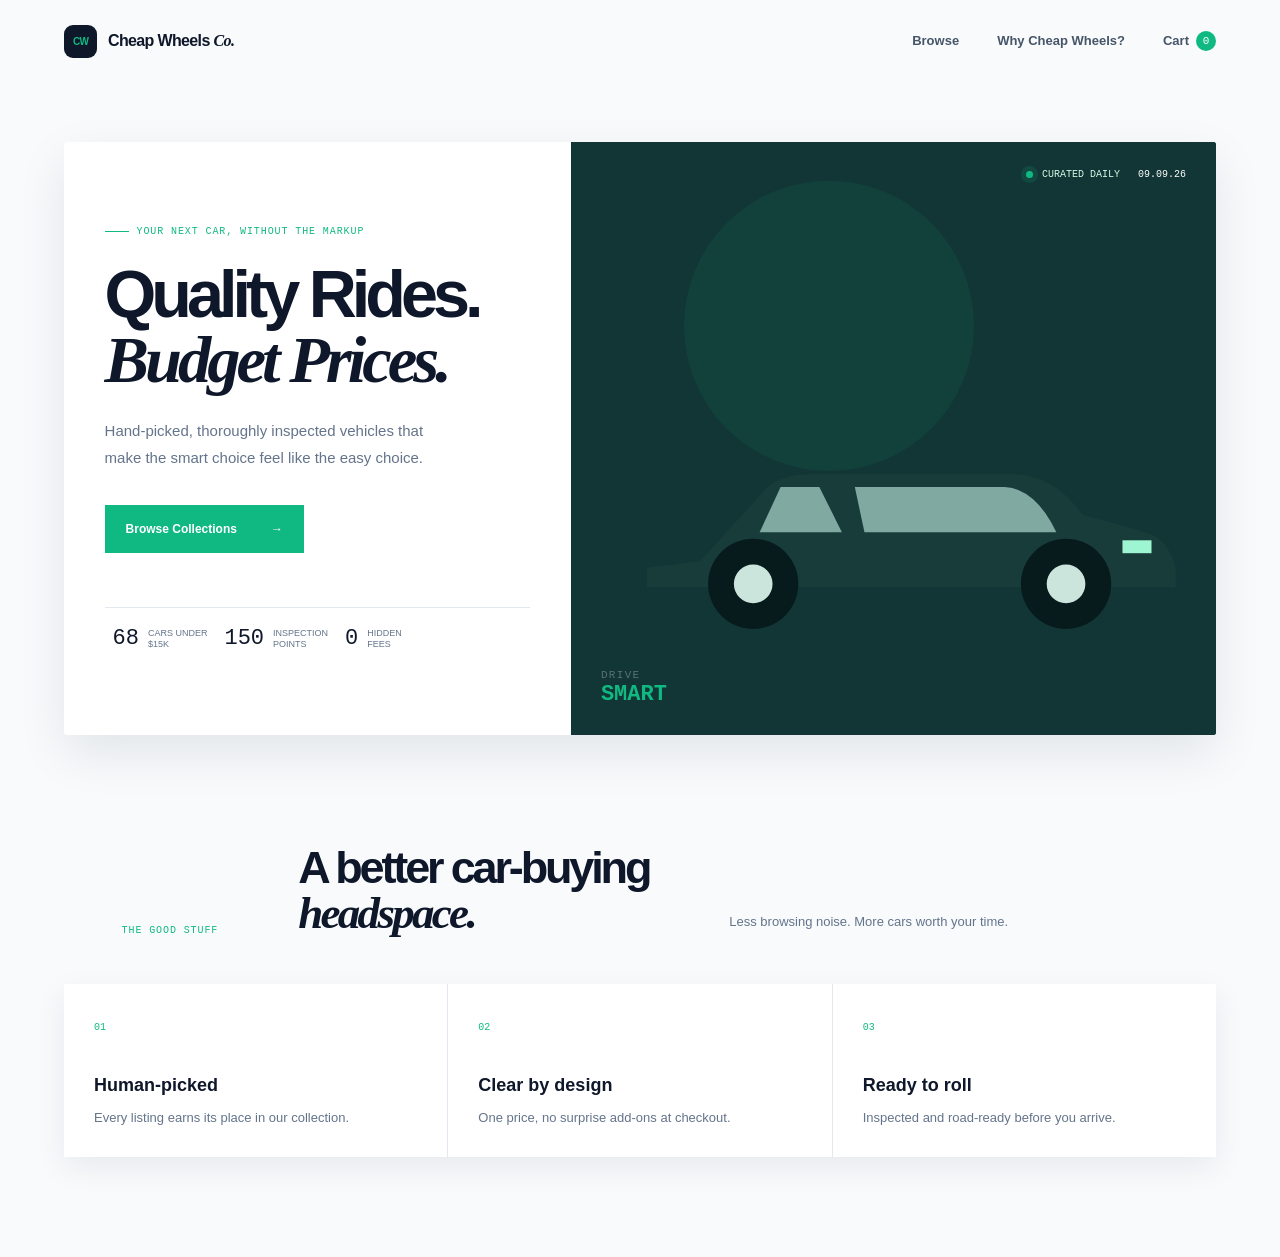
==== index.html @ 1476c3a8 "Initial commit" ====
<!doctype html>
<html lang="en-US">
  <head>
    <meta charset="utf-8" />
    <meta name="viewport" content="width=device-width, initial-scale=1" />
    <meta
      name="description"
      content="Shop inspected, reliable used cars under $15,000 from Cheap Wheels Co."
    />
    <meta name="theme-color" content="#f8fafc" />
    <title>Cheap Wheels Co. | Reliable Used Cars Under $15,000</title>
    <meta
      property="og:title"
      content="Cheap Wheels Co. | Reliable Used Cars Under $15,000"
    />
    <meta
      property="og:description"
      content="Quality drives. Budget prices. Browse 68 inspected used cars with transparent pricing."
    />
    <meta property="og:type" content="website" />
    <meta property="og:site_name" content="Cheap Wheels Co." />
    <meta property="og:locale" content="en_US" />
    <meta
      property="og:image"
      content="data:image/svg+xml,%3Csvg xmlns='http://www.w3.org/2000/svg' width='1200' height='630' viewBox='0 0 1200 630'%3E%3Crect width='1200' height='630' fill='%230f172a'/%3E%3Ctext x='90' y='300' fill='%2310b981' font-family='Arial' font-size='72' font-weight='700'%3ECHEAP WHEELS CO.%3C/text%3E%3Ctext x='95' y='370' fill='white' font-family='Arial' font-size='32'%3EQuality Drives. Budget Prices.%3C/text%3E%3C/svg%3E"
    />
    <link
      rel="icon"
      href="data:image/svg+xml,%3Csvg xmlns='http://www.w3.org/2000/svg' viewBox='0 0 64 64'%3E%3Crect width='64' height='64' rx='14' fill='%230f172a'/%3E%3Cpath d='M12 37h40l-4-12H16l-4 12Zm5 0v8m30-8v8M20 25l4-9h16l4 9' fill='none' stroke='%2310b981' stroke-width='4' stroke-linejoin='round'/%3E%3Ccircle cx='21' cy='44' r='4' fill='%23fff'/%3E%3Ccircle cx='43' cy='44' r='4' fill='%23fff'/%3E%3C/svg%3E"
    />
    <link rel="stylesheet" href="style.css" />
  </head>
  <body>
    <header class="site-header">
      <a class="brand" href="#gallery" aria-label="Cheap Wheels Co. home"
        ><span class="brand-mark">CW</span
        ><span>Cheap Wheels <em>Co.</em></span></a
      >
      <button
        class="menu-toggle"
        id="menu-toggle"
        type="button"
        aria-expanded="false"
        aria-controls="main-nav"
        aria-label="Open navigation menu"
      >
        <span></span><span></span><span></span>
      </button>
      <nav class="main-nav" id="main-nav" aria-label="Main navigation">
        <a href="#browse" data-page="browse">Browse</a>
        <a href="#why" data-page="why">Why Cheap Wheels?</a>
        <a href="#cart" data-page="cart"
          >Cart <strong id="cart-count">0</strong></a
        >
      </nav>
    </header>

    <main>
      <section
        id="gallery-page"
        class="page active-page"
        aria-labelledby="hero-title"
      >
        <div class="hero-grid">
          <div class="hero-copy">
            <p class="eyebrow">
              <span></span> Your next car, without the markup
            </p>
            <h1 id="hero-title">Quality Rides.<br /><i>Budget Prices.</i></h1>
            <p class="hero-lede">
              Hand-picked, thoroughly inspected vehicles that make the smart
              choice feel like the easy choice.
            </p>
            <button
              class="button button-primary"
              type="button"
              data-page="browse"
            >
              Browse Collections <span aria-hidden="true">→</span>
            </button>
            <div class="hero-proof">
              <strong>68</strong><span>cars under<br />$15k</span
              ><strong>150</strong><span>inspection<br />points</span
              ><strong>0</strong><span>hidden<br />fees</span>
            </div>
          </div>
          <div
            class="hero-visual"
            aria-label="Illustration of a dark green sedan"
          >
            <canvas id="hero-canvas" aria-hidden="true"></canvas>
            <div class="visual-label">
              <span class="pulse-dot"></span> Curated daily <b>09.09.26</b>
            </div>
            <div class="visual-stamp">DRIVE<br /><strong>SMART</strong></div>
          </div>
        </div>
        <div class="section-intro">
          <p class="eyebrow">The good stuff</p>
          <h2>A better car-buying<br /><i>headspace.</i></h2>
          <p>Less browsing noise. More cars worth your time.</p>
        </div>
        <div class="mini-features">
          <article>
            <span>01</span>
            <h3>Human-picked</h3>
            <p>Every listing earns its place in our collection.</p>
          </article>
          <article>
            <span>02</span>
            <h3>Clear by design</h3>
            <p>One price, no surprise add-ons at checkout.</p>
          </article>
          <article>
            <span>03</span>
            <h3>Ready to roll</h3>
            <p>Inspected and road-ready before you arrive.</p>
          </article>
        </div>
      </section>

      <section id="browse-page" class="page" aria-labelledby="browse-title">
        <div class="page-heading">
          <div>
            <p class="eyebrow">The collection</p>
            <h1 id="browse-title">Find your <i>fit.</i></h1>
          </div>
          <p class="heading-note">
            Every car is inspected, priced clearly,<br />and ready for its next
            chapter.
          </p>
        </div>
        <div class="control-bar" role="search">
          <label class="search-control"
            ><span aria-hidden="true">⌕</span
            ><input
              id="search-input"
              type="search"
              placeholder="Search make or model"
              autocomplete="off"
          /></label>
          <label class="select-control"
            ><span>Transmission</span
            ><select id="transmission-filter">
              <option value="all">All</option>
              <option value="Automatic">Automatic</option>
              <option value="Manual">Manual</option>
            </select></label
          >
          <label class="price-control"
            ><span>Max price <b id="price-value">$15,000</b></span
            ><input
              id="price-filter"
              type="range"
              min="3200"
              max="15000"
              step="100"
              value="15000"
          /></label>
        </div>
        <div class="results-meta">
          <p><strong id="result-count">68</strong> cars that make sense</p>
          <button class="reset-button" id="reset-filters" type="button">
            Reset filters
          </button>
        </div>
        <div id="browse-grid" class="vehicle-grid" aria-live="polite"></div>
        <div id="empty-state" class="empty-state" hidden>
          <span>◌</span>
          <h2>No exact match.</h2>
          <p>Try widening your search or resetting the filters.</p>
          <button
            class="button button-secondary"
            type="button"
            id="empty-reset"
          >
            Reset filters
          </button>
        </div>
      </section>

      <section id="cart-page" class="page" aria-labelledby="cart-title">
        <div class="page-heading cart-heading">
          <div>
            <p class="eyebrow">Your selections</p>
            <h1 id="cart-title">Ready to <i>roll?</i></h1>
          </div>
          <p class="heading-note">
            A clear path from shortlist<br />to your next set of keys.
          </p>
        </div>
        <div class="cart-layout">
          <div class="cart-items-panel">
            <div class="cart-panel-heading">
              <h2>Your cart</h2>
              <span id="cart-item-label">0 vehicles</span>
            </div>
            <div id="cart-items-container" aria-live="polite"></div>
          </div>
          <aside class="invoice-card" aria-labelledby="invoice-title">
            <p class="eyebrow">The numbers</p>
            <h2 id="invoice-title">Your <i>invoice.</i></h2>
            <div class="invoice-lines">
              <div>
                <span>Subtotal</span><strong id="subtotal-value">$0</strong>
              </div>
              <div>
                <span>Document fee</span
                ><strong id="doc-fee-value">$499</strong>
              </div>
              <div>
                <span>Estimated sales tax <small>7%</small></span
                ><strong id="tax-value">$0</strong>
              </div>
            </div>
            <div class="invoice-total">
              <span>Grand total</span
              ><strong id="grand-total-value">$499</strong>
            </div>
            <button
              class="button button-primary checkout-button"
              id="proceed-checkout"
              type="button"
            >
              Proceed to Guest Checkout <span aria-hidden="true">→</span>
            </button>
            <p class="invoice-note">
              Tax estimate is calculated on vehicle price. Final figures may
              vary by location.
            </p>
          </aside>
        </div>
      </section>

      <section id="why-page" class="page" aria-labelledby="why-title">
        <div class="why-heading">
          <p class="eyebrow">The Cheap Wheels standard</p>
          <h1 id="why-title">Good cars.<br /><i>Good energy.</i></h1>
          <p>
            Buying used should feel like a confident decision, not a leap of
            faith. We built the experience around three promises.
          </p>
        </div>
        <div class="guarantee-grid">
          <article class="guarantee-card featured">
            <span class="guarantee-number">01 / 03</span
            ><span class="guarantee-icon">✦</span>
            <h2>150-Point<br />Inspection</h2>
            <p>
              Our technicians check the things that matter, from brakes to
              battery to the little details you only notice on month three.
            </p>
            <strong>150 <small>checks. zero shortcuts.</small></strong>
          </article>
          <article class="guarantee-card">
            <span class="guarantee-number">02 / 03</span
            ><span class="guarantee-icon">↗</span>
            <h2>Zero Hidden<br />Fees</h2>
            <p>
              The price you see is the price you plan for. No surprise
              processing fees, no last-minute accessories.
            </p>
            <strong>$0 <small>mystery math.</small></strong>
          </article>
          <article class="guarantee-card">
            <span class="guarantee-number">03 / 03</span
            ><span class="guarantee-icon">✓</span>
            <h2>Clean<br />Title</h2>
            <p>
              Every vehicle comes with a clean title and a history you can
              understand before you take the wheel.
            </p>
            <strong>100% <small>clear history.</small></strong>
          </article>
        </div>
        <div class="why-footer">
          <span>Built for the long drive.</span
          ><span>Since 2014 <b>·</b> Independent by choice</span>
        </div>
      </section>
    </main>

    <div id="checkout-modal" class="modal-overlay" hidden>
      <div
        class="modal-card"
        role="dialog"
        aria-modal="true"
        aria-labelledby="checkout-title"
      >
        <button
          class="close-button"
          id="close-modal"
          type="button"
          aria-label="Close checkout"
        >
          ×
        </button>
        <p class="eyebrow">Almost there</p>
        <h2 id="checkout-title">Make an <i>inquiry.</i></h2>
        <p class="modal-copy">
          Leave your details and our team will be in touch to arrange a relaxed,
          no-pressure next step.
        </p>
        <form id="checkout-form">
          <label
            >Full name<input
              name="name"
              type="text"
              autocomplete="name"
              required
              placeholder="Alex Morgan" /></label
          ><label
            >Email address<input
              name="email"
              type="email"
              autocomplete="email"
              required
              placeholder="alex@example.com" /></label
          ><label
            >Phone number<input
              name="phone"
              type="tel"
              autocomplete="tel"
              required
              pattern="[0-9+(). -]{7,}"
              placeholder="(555) 014-0198" /></label
          ><button class="button button-primary form-submit" type="submit">
            Send my inquiry <span aria-hidden="true">→</span>
          </button>
          <p class="form-note">Your details stay with our small team.</p>
        </form>
      </div>
    </div>
    <div id="order-success-screen" class="modal-overlay success-overlay" hidden>
      <div class="success-card">
        <span class="success-check">✓</span>
        <p class="eyebrow">Inquiry received</p>
        <h2>You’re on the<br /><i>right road.</i></h2>
        <p>
          Thanks for reaching out. A Cheap Wheels specialist will be in touch
          shortly.
        </p>
        <button
          class="button button-light"
          id="back-to-inventory"
          type="button"
        >
          Back to inventory <span aria-hidden="true">→</span>
        </button>
      </div>
    </div>
    <script src="app.js"></script>
  </body>
</html>
---- style.css ----
:root {
  --canvas: #f8fafc;
  --ink: #0f172a;
  --muted: #64748b;
  --line: #e2e8f0;
  --emerald: #10b981;
  --deep: #102a2b;
  --white: #fff;
  --shadow: 0 18px 50px rgba(15, 23, 42, 0.09);
  --soft-shadow: 0 10px 30px rgba(15, 23, 42, 0.07);
}
* {
  box-sizing: border-box;
}
html {
  scroll-behavior: smooth;
}
body {
  margin: 0;
  background: var(--canvas);
  color: var(--ink);
  font-family: Manrope, sans-serif;
  font-size: 15px;
  line-height: 1.5;
}
button,
input,
select {
  font: inherit;
}
button {
  cursor: pointer;
  border: 0;
}
a {
  color: inherit;
  text-decoration: none;
}
h1,
h2,
h3,
p {
  margin: 0;
}
.site-header {
  height: 82px;
  padding: 0 5vw;
  display: flex;
  align-items: center;
  justify-content: space-between;
  background: rgba(248, 250, 252, 0.94);
  position: sticky;
  top: 0;
  z-index: 20;
}
.brand {
  display: flex;
  align-items: center;
  gap: 11px;
  font-weight: 800;
  letter-spacing: -0.04em;
  font-size: 16px;
}
.brand em {
  font-family: "Playfair Display", serif;
  font-weight: 600;
}
.brand-mark {
  width: 33px;
  height: 33px;
  display: grid;
  place-items: center;
  background: var(--ink);
  color: var(--emerald);
  font-size: 10px;
  letter-spacing: -0.08em;
  border-radius: 9px;
}
.main-nav {
  display: flex;
  gap: 38px;
  margin-left: 8%;
}
.main-nav a {
  font-size: 13px;
  font-weight: 700;
  color: #475569;
  position: relative;
  padding: 10px 0;
}
.main-nav a:hover,
.main-nav a.active {
  color: var(--ink);
}
.main-nav a.active:after {
  content: "";
  height: 3px;
  width: 18px;
  border-radius: 4px;
  background: var(--emerald);
  position: absolute;
  bottom: 2px;
  left: 0;
}
.main-nav a:last-child {
  display: inline-flex;
  align-items: center;
  gap: 7px;
}
.main-nav a:last-child strong {
  width: 20px;
  height: 20px;
  display: grid;
  place-items: center;
  background: var(--emerald);
  color: white;
  border-radius: 50%;
  font:
    500 11px "DM Mono",
    monospace;
}
.menu-toggle {
  display: none;
  background: transparent;
  padding: 7px;
}
.menu-toggle span {
  display: block;
  width: 22px;
  height: 2px;
  margin: 4px 0;
  background: var(--ink);
  transition:
    transform 0.2s,
    opacity 0.2s;
}
.page {
  display: none;
  max-width: 1280px;
  margin: 0 auto;
  padding: 60px 5vw 100px;
}
.page.active-page {
  display: block;
}
.hero-grid {
  display: grid;
  grid-template-columns: 44% 56%;
  min-height: 570px;
  background: var(--white);
  box-shadow: var(--shadow);
  overflow: hidden;
  border-radius: 3px;
}
.hero-copy {
  padding: 84px 8%;
  display: flex;
  flex-direction: column;
  justify-content: center;
}
.eyebrow {
  font:
    500 10px "DM Mono",
    monospace;
  letter-spacing: 0.09em;
  text-transform: uppercase;
  color: var(--emerald);
  display: flex;
  align-items: center;
  gap: 8px;
}
.eyebrow span {
  width: 24px;
  height: 1px;
  background: var(--emerald);
}
h1 {
  font-size: clamp(48px, 5.2vw, 76px);
  letter-spacing: -0.075em;
  line-height: 0.98;
  margin: 25px 0 25px;
  font-weight: 800;
}
h1 i,
h2 i {
  font-family: "Playfair Display", serif;
  font-weight: 600;
  letter-spacing: -0.06em;
}
.hero-lede {
  max-width: 335px;
  color: var(--muted);
  font-size: 15px;
  line-height: 1.8;
  margin-bottom: 34px;
}
.button {
  padding: 15px 21px;
  display: inline-flex;
  align-items: center;
  justify-content: space-between;
  gap: 34px;
  max-width: max-content;
  font-weight: 800;
  font-size: 12px;
  transition:
    transform 0.2s,
    box-shadow 0.2s;
}
.button:hover {
  transform: translateY(-2px);
  box-shadow: 0 12px 25px rgba(15, 23, 42, 0.16);
}
.button-primary {
  background: var(--emerald);
  color: white;
}
.button-secondary {
  background: var(--ink);
  color: white;
}
.button-light {
  background: white;
  color: var(--deep);
}
.hero-proof {
  display: flex;
  align-items: center;
  gap: 9px;
  margin-top: 54px;
  border-top: 1px solid var(--line);
  padding-top: 18px;
}
.hero-proof strong {
  font:
    500 22px "DM Mono",
    monospace;
  margin-left: 8px;
}
.hero-proof span {
  font-size: 9px;
  line-height: 1.25;
  text-transform: uppercase;
  color: var(--muted);
}
.hero-visual {
  position: relative;
  min-height: 570px;
  background: var(--deep);
  overflow: hidden;
}
.hero-visual canvas {
  width: 100%;
  height: 100%;
  display: block;
}
.visual-label {
  position: absolute;
  top: 27px;
  right: 30px;
  color: #d1fae5;
  font:
    10px "DM Mono",
    monospace;
  text-transform: uppercase;
  display: flex;
  gap: 9px;
  align-items: center;
}
.visual-label b {
  color: white;
  font-weight: 400;
  margin-left: 9px;
}
.pulse-dot {
  width: 7px;
  height: 7px;
  background: var(--emerald);
  border-radius: 50%;
  box-shadow: 0 0 0 5px rgba(16, 185, 129, 0.15);
}
.visual-stamp {
  position: absolute;
  bottom: 27px;
  left: 30px;
  color: rgba(255, 255, 255, 0.3);
  font:
    11px "DM Mono",
    monospace;
  line-height: 1.2;
  letter-spacing: 0.12em;
}
.visual-stamp strong {
  color: var(--emerald);
  font-size: 22px;
  letter-spacing: 0;
}
.section-intro {
  padding: 110px 5% 48px;
  display: flex;
  align-items: end;
  gap: 80px;
}
.section-intro h2 {
  font-size: 45px;
  line-height: 1;
  letter-spacing: -0.07em;
}
.section-intro > p:last-child {
  color: var(--muted);
  font-size: 13px;
  margin-bottom: 5px;
}
.mini-features {
  display: grid;
  grid-template-columns: repeat(3, 1fr);
  gap: 1px;
  background: var(--line);
  box-shadow: var(--soft-shadow);
}
.mini-features article {
  background: var(--white);
  padding: 30px;
}
.mini-features span,
.guarantee-number {
  font:
    10px "DM Mono",
    monospace;
  color: var(--emerald);
}
.mini-features h3 {
  font-size: 18px;
  margin: 35px 0 9px;
}
.mini-features p {
  color: var(--muted);
  font-size: 13px;
}
.page-heading {
  display: flex;
  justify-content: space-between;
  align-items: end;
  margin-bottom: 43px;
}
.page-heading h1,
.why-heading h1 {
  font-size: 65px;
  margin: 14px 0 0;
}
.heading-note {
  color: var(--muted);
  font-size: 13px;
  text-align: right;
  line-height: 1.7;
}
.control-bar {
  background: white;
  box-shadow: var(--soft-shadow);
  display: grid;
  grid-template-columns: 1.3fr 0.8fr 1fr;
  min-height: 80px;
  margin-bottom: 24px;
}
.control-bar label {
  padding: 19px 25px;
  display: flex;
  flex-direction: column;
  justify-content: center;
}
.search-control {
  display: flex !important;
  flex-direction: row !important;
  align-items: center;
  gap: 14px;
}
.search-control span {
  font-size: 25px;
  color: var(--emerald);
}
.control-bar label + label {
  border-left: 1px solid var(--line);
}
.search-control input,
.select-control select {
  border: 0;
  outline: 0;
  background: transparent;
  color: var(--ink);
  width: 100%;
  font-weight: 700;
  font-size: 13px;
}
.search-control input::placeholder {
  color: #94a3b8;
  font-weight: 500;
}
.select-control span,
.price-control > span {
  color: var(--muted);
  font:
    10px "DM Mono",
    monospace;
  text-transform: uppercase;
  margin-bottom: 6px;
}
.select-control select {
  appearance: none;
  cursor: pointer;
}
.select-control {
  position: relative;
}
.select-control:after {
  content: "⌄";
  position: absolute;
  right: 25px;
  bottom: 22px;
  color: var(--emerald);
}
.price-control b {
  font:
    500 11px "DM Mono",
    monospace;
  color: var(--ink);
  float: right;
}
.price-control input {
  accent-color: var(--emerald);
  width: 100%;
  height: 4px;
  margin-top: 8px;
}
.results-meta {
  display: flex;
  justify-content: space-between;
  align-items: center;
  margin-bottom: 20px;
}
.results-meta p {
  font-size: 12px;
  color: var(--muted);
}
.results-meta strong {
  color: var(--ink);
  font:
    500 12px "DM Mono",
    monospace;
}
.reset-button {
  background: transparent;
  color: var(--emerald);
  font:
    500 10px "DM Mono",
    monospace;
  text-transform: uppercase;
}
.vehicle-grid {
  display: grid;
  grid-template-columns: repeat(4, 1fr);
  gap: 22px;
}
.vehicle-card {
  background: white;
  box-shadow: var(--soft-shadow);
  position: relative;
  overflow: hidden;
  transition:
    transform 0.2s,
    box-shadow 0.2s;
}
.vehicle-card:hover {
  transform: translateY(-4px);
  box-shadow: var(--shadow);
}
.vehicle-card.sold {
  filter: grayscale(0.8);
  opacity: 0.75;
}
.vehicle-image {
  height: 154px;
  position: relative;
  background: #dce8e3;
  overflow: hidden;
}
.vehicle-image canvas {
  width: 100%;
  height: 100%;
  display: block;
}
.stock-badge {
  position: absolute;
  top: 13px;
  left: 13px;
  background: var(--emerald);
  color: white;
  padding: 5px 8px;
  font:
    500 9px "DM Mono",
    monospace;
  letter-spacing: 0.03em;
}
.vehicle-info {
  padding: 16px;
}
.vehicle-info h3 {
  font-size: 15px;
  letter-spacing: -0.03em;
}
.vehicle-meta {
  color: var(--muted);
  font-size: 11px;
  margin: 4px 0 15px;
}
.vehicle-bottom {
  display: flex;
  align-items: center;
  justify-content: space-between;
}
.vehicle-price {
  font:
    500 15px "DM Mono",
    monospace;
}
.vehicle-price small {
  font:
    9px Manrope,
    sans-serif;
  color: var(--emerald);
  display: block;
  margin-top: 3px;
}
.add-button {
  width: 28px;
  height: 28px;
  display: grid;
  place-items: center;
  background: var(--ink);
  color: white;
  font-size: 18px;
}
.add-button:disabled {
  background: #cbd5e1;
  cursor: not-allowed;
}
.empty-state {
  text-align: center;
  padding: 80px 20px;
  background: white;
  box-shadow: var(--soft-shadow);
}
.empty-state span {
  font-size: 35px;
  color: var(--emerald);
}
.empty-state h2 {
  margin: 10px 0 8px;
}
.empty-state p {
  color: var(--muted);
  margin-bottom: 20px;
}
.cart-heading {
  margin-bottom: 43px;
}
.cart-layout {
  display: grid;
  grid-template-columns: minmax(0, 1.5fr) minmax(300px, 0.8fr);
  gap: 24px;
  align-items: start;
}
.cart-items-panel,
.invoice-card {
  background: var(--white);
  box-shadow: var(--soft-shadow);
}
.cart-items-panel {
  padding: 28px 32px;
  min-height: 440px;
}
.cart-panel-heading {
  display: flex;
  align-items: baseline;
  justify-content: space-between;
  padding-bottom: 18px;
}
.cart-panel-heading h2 {
  font-size: 21px;
  letter-spacing: -0.05em;
}
.cart-panel-heading span {
  color: var(--muted);
  font:
    10px "DM Mono",
    monospace;
  text-transform: uppercase;
}
.cart-row {
  display: grid;
  grid-template-columns: 112px minmax(0, 1fr) auto auto;
  gap: 18px;
  align-items: center;
  padding: 18px 0;
}
.cart-row + .cart-row {
  border-top: 1px solid var(--line);
}
.cart-thumb {
  width: 112px;
  height: 76px;
  background: #dce8e3;
}
.cart-thumb canvas {
  display: block;
  width: 100%;
  height: 100%;
}
.cart-row h3 {
  font-size: 15px;
  letter-spacing: -0.03em;
}
.cart-row p {
  margin-top: 4px;
  color: var(--muted);
  font-size: 11px;
}
.cart-row-price {
  color: var(--emerald);
  font:
    500 17px "DM Mono",
    monospace;
  white-space: nowrap;
}
.remove-button {
  padding: 5px 0;
  color: #dc2626;
  background: transparent;
  font:
    500 10px "DM Mono",
    monospace;
  text-transform: uppercase;
}
.cart-empty {
  display: grid;
  place-items: center;
  min-height: 330px;
  text-align: center;
  color: var(--muted);
}
.cart-empty span {
  color: var(--emerald);
  font-size: 36px;
}
.cart-empty h3 {
  color: var(--ink);
  margin: 12px 0 6px;
  font-size: 19px;
}
.cart-empty p {
  font-size: 13px;
}
.invoice-card {
  padding: 32px;
  position: sticky;
  top: 110px;
}
.invoice-card h2 {
  font-size: 36px;
  line-height: 1;
  letter-spacing: -0.07em;
  margin: 15px 0 34px;
}
.invoice-lines {
  display: grid;
  gap: 16px;
}
.invoice-lines div,
.invoice-total {
  display: flex;
  align-items: baseline;
  justify-content: space-between;
}
.invoice-lines span,
.invoice-total span {
  color: var(--muted);
  font-size: 12px;
}
.invoice-lines small {
  color: var(--emerald);
  font:
    10px "DM Mono",
    monospace;
}
.invoice-lines strong {
  font:
    500 13px "DM Mono",
    monospace;
}
.invoice-total {
  border-top: 1px solid var(--line);
  margin-top: 28px;
  padding-top: 22px;
}
.invoice-total span {
  color: var(--ink);
  font-weight: 800;
}
.invoice-total strong {
  color: var(--emerald);
  font:
    500 23px "DM Mono",
    monospace;
}
.checkout-button {
  width: 100%;
  max-width: none;
  margin-top: 30px;
}
.invoice-note {
  color: var(--muted);
  font-size: 10px;
  line-height: 1.6;
  margin-top: 18px;
}
.why-heading {
  max-width: 530px;
}
.why-heading h1 {
  margin-bottom: 25px;
}
.why-heading > p:last-child {
  color: var(--muted);
  line-height: 1.8;
}
.guarantee-grid {
  display: grid;
  grid-template-columns: 1.2fr 1fr 1fr;
  gap: 20px;
  margin-top: 70px;
}
.guarantee-card {
  padding: 32px;
  background: white;
  box-shadow: var(--soft-shadow);
  min-height: 390px;
  display: flex;
  flex-direction: column;
}
.guarantee-card.featured {
  background: var(--deep);
  color: white;
}
.guarantee-icon {
  font-size: 25px;
  color: var(--emerald);
  margin: 68px 0 20px;
}
.guarantee-card h2 {
  font-size: 28px;
  line-height: 1.05;
  letter-spacing: -0.07em;
}
.guarantee-card p {
  font-size: 12px;
  color: var(--muted);
  line-height: 1.7;
  margin-top: 17px;
  max-width: 240px;
}
.featured p {
  color: #9fb1ae;
}
.guarantee-card > strong {
  margin-top: auto;
  color: var(--emerald);
  font:
    500 27px "DM Mono",
    monospace;
}
.guarantee-card small {
  font:
    10px Manrope,
    sans-serif;
  color: inherit;
}
.why-footer {
  display: flex;
  justify-content: space-between;
  border-top: 1px solid var(--line);
  margin-top: 70px;
  padding-top: 18px;
  color: var(--muted);
  font:
    10px "DM Mono",
    monospace;
  text-transform: uppercase;
}
.why-footer b {
  color: var(--emerald);
}
.modal-overlay {
  position: fixed;
  inset: 0;
  background: rgba(15, 23, 42, 0.5);
  backdrop-filter: blur(7px);
  z-index: 50;
  display: grid;
  place-items: center;
  padding: 20px;
}
.modal-overlay[hidden] {
  display: none;
}
.modal-card {
  background: white;
  box-shadow: var(--shadow);
  width: min(500px, 100%);
  padding: 45px;
  position: relative;
}
.close-button {
  position: absolute;
  right: 22px;
  top: 18px;
  background: transparent;
  font-size: 27px;
  color: var(--muted);
}
.modal-card h2,
.success-card h2 {
  font-size: 43px;
  line-height: 1;
  margin: 15px 0;
}
.modal-copy {
  color: var(--muted);
  font-size: 13px;
  line-height: 1.7;
  margin-bottom: 28px;
}
.modal-card form {
  display: grid;
  gap: 16px;
}
.modal-card label {
  font:
    500 10px "DM Mono",
    monospace;
  text-transform: uppercase;
  color: var(--muted);
}
.modal-card input {
  width: 100%;
  display: block;
  margin-top: 7px;
  padding: 13px 0;
  border: 0;
  border-bottom: 1px solid var(--line);
  outline: 0;
  color: var(--ink);
  font: 600 13px Manrope;
}
.modal-card input:focus {
  border-bottom-color: var(--emerald);
}
.form-submit {
  max-width: none;
  margin-top: 10px;
}
.form-note {
  text-align: center;
  color: var(--muted);
  font-size: 10px;
}
.success-overlay {
  background: var(--deep);
}
.success-card {
  max-width: 600px;
  width: 100%;
  text-align: center;
  color: white;
}
.success-check {
  display: grid;
  place-items: center;
  margin: 0 auto 30px;
  width: 60px;
  height: 60px;
  background: var(--emerald);
  border-radius: 50%;
  font-size: 27px;
}
.success-card h2 {
  font-size: 64px;
}
.success-card > p:not(.eyebrow) {
  color: #acc1be;
  max-width: 350px;
  margin: 0 auto 30px;
}
.success-card .eyebrow {
  justify-content: center;
}
@media (max-width: 1000px) {
  .vehicle-grid {
    grid-template-columns: repeat(3, 1fr);
  }
  .hero-copy {
    padding: 60px 7%;
  }
  .hero-proof {
    gap: 5px;
  }
  .section-intro {
    padding-left: 0;
    padding-right: 0;
  }
}
@media (max-width: 768px) {
  .site-header {
    height: 70px;
    padding: 0 20px;
  }
  .menu-toggle {
    display: block;
    order: 3;
  }
  .main-nav {
    display: none;
    position: absolute;
    top: 70px;
    left: 0;
    right: 0;
    margin: 0;
    padding: 10px 20px 18px;
    background: rgba(248, 250, 252, 0.98);
    box-shadow: 0 18px 30px rgba(15, 23, 42, 0.08);
  }
  .main-nav.menu-open {
    display: grid;
    gap: 0;
  }
  .main-nav a {
    padding: 14px 0;
    font-size: 12px;
  }
  .main-nav a + a {
    border-top: 1px solid var(--line);
  }
  .main-nav a.active:after {
    bottom: 10px;
  }
  .menu-toggle[aria-expanded="true"] span:first-child {
    transform: translateY(6px) rotate(45deg);
  }
  .menu-toggle[aria-expanded="true"] span:nth-child(2) {
    opacity: 0;
  }
  .menu-toggle[aria-expanded="true"] span:last-child {
    transform: translateY(-6px) rotate(-45deg);
  }
  .page {
    padding: 35px 20px 70px;
  }
  .hero-grid {
    display: flex;
    flex-direction: column-reverse;
    min-height: 0;
  }
  .hero-visual {
    min-height: 370px;
  }
  .hero-copy {
    padding: 46px 26px 35px;
  }
  .hero-copy h1 {
    font-size: 53px;
  }
  .hero-proof {
    margin-top: 35px;
  }
  .section-intro {
    display: block;
    padding: 75px 0 30px;
  }
  .section-intro h2 {
    font-size: 40px;
    margin: 16px 0;
  }
  .mini-features {
    grid-template-columns: 1fr;
  }
  .mini-features article {
    padding: 24px;
  }
  .mini-features h3 {
    margin-top: 20px;
  }
  .page-heading {
    display: block;
    margin-bottom: 30px;
  }
  .page-heading h1,
  .why-heading h1 {
    font-size: 52px;
  }
  .heading-note {
    text-align: left;
    margin-top: 18px;
  }
  .cart-layout {
    grid-template-columns: 1fr;
  }
  .cart-items-panel {
    padding: 22px 18px;
  }
  .invoice-card {
    position: static;
    padding: 26px 22px;
  }
  .cart-row {
    grid-template-columns: 80px minmax(0, 1fr) auto;
    gap: 12px;
  }
  .cart-thumb {
    width: 80px;
    height: 65px;
  }
  .cart-row-price {
    grid-column: 2;
    grid-row: 2;
    font-size: 14px;
  }
  .remove-button {
    grid-column: 3;
    grid-row: 2;
  }
  .control-bar {
    grid-template-columns: 1fr;
    min-height: auto;
  }
  .control-bar label {
    min-height: 69px;
    padding: 15px 18px;
  }
  .control-bar label + label {
    border-left: 0;
    border-top: 1px solid var(--line);
  }
  .select-control:after {
    right: 20px;
    bottom: 23px;
  }
  .vehicle-grid {
    grid-template-columns: repeat(2, 1fr);
    gap: 12px;
  }
  .vehicle-image {
    height: 120px;
  }
  .vehicle-info {
    padding: 12px;
  }
  .vehicle-info h3 {
    font-size: 13px;
  }
  .vehicle-meta {
    font-size: 10px;
    margin-bottom: 11px;
  }
  .vehicle-price {
    font-size: 12px;
  }
  .guarantee-grid {
    grid-template-columns: 1fr;
    gap: 12px;
    margin-top: 45px;
  }
  .guarantee-card {
    min-height: 300px;
  }
  .guarantee-icon {
    margin-top: 38px;
  }
  .why-footer {
    gap: 20px;
    flex-wrap: wrap;
    margin-top: 45px;
  }
  .modal-card {
    padding: 35px 24px;
  }
  .success-card {
    padding: 20px;
  }
  .success-card h2 {
    font-size: 52px;
  }
}
@media (max-width: 430px) {
  .brand {
    font-size: 14px;
  }
  .brand-mark {
    width: 29px;
    height: 29px;
  }
  .main-nav {
    gap: 11px;
    margin-right: 11px;
  }
  .main-nav a {
    font-size: 10px;
  }
  .hero-visual {
    min-height: 280px;
  }
  .hero-copy h1 {
    font-size: 45px;
  }
  .vehicle-grid {
    grid-template-columns: 1fr;
  }
  .vehicle-image {
    height: 165px;
  }
  .results-meta {
    margin-top: 22px;
  }
  .page-heading h1,
  .why-heading h1 {
    font-size: 46px;
  }
}
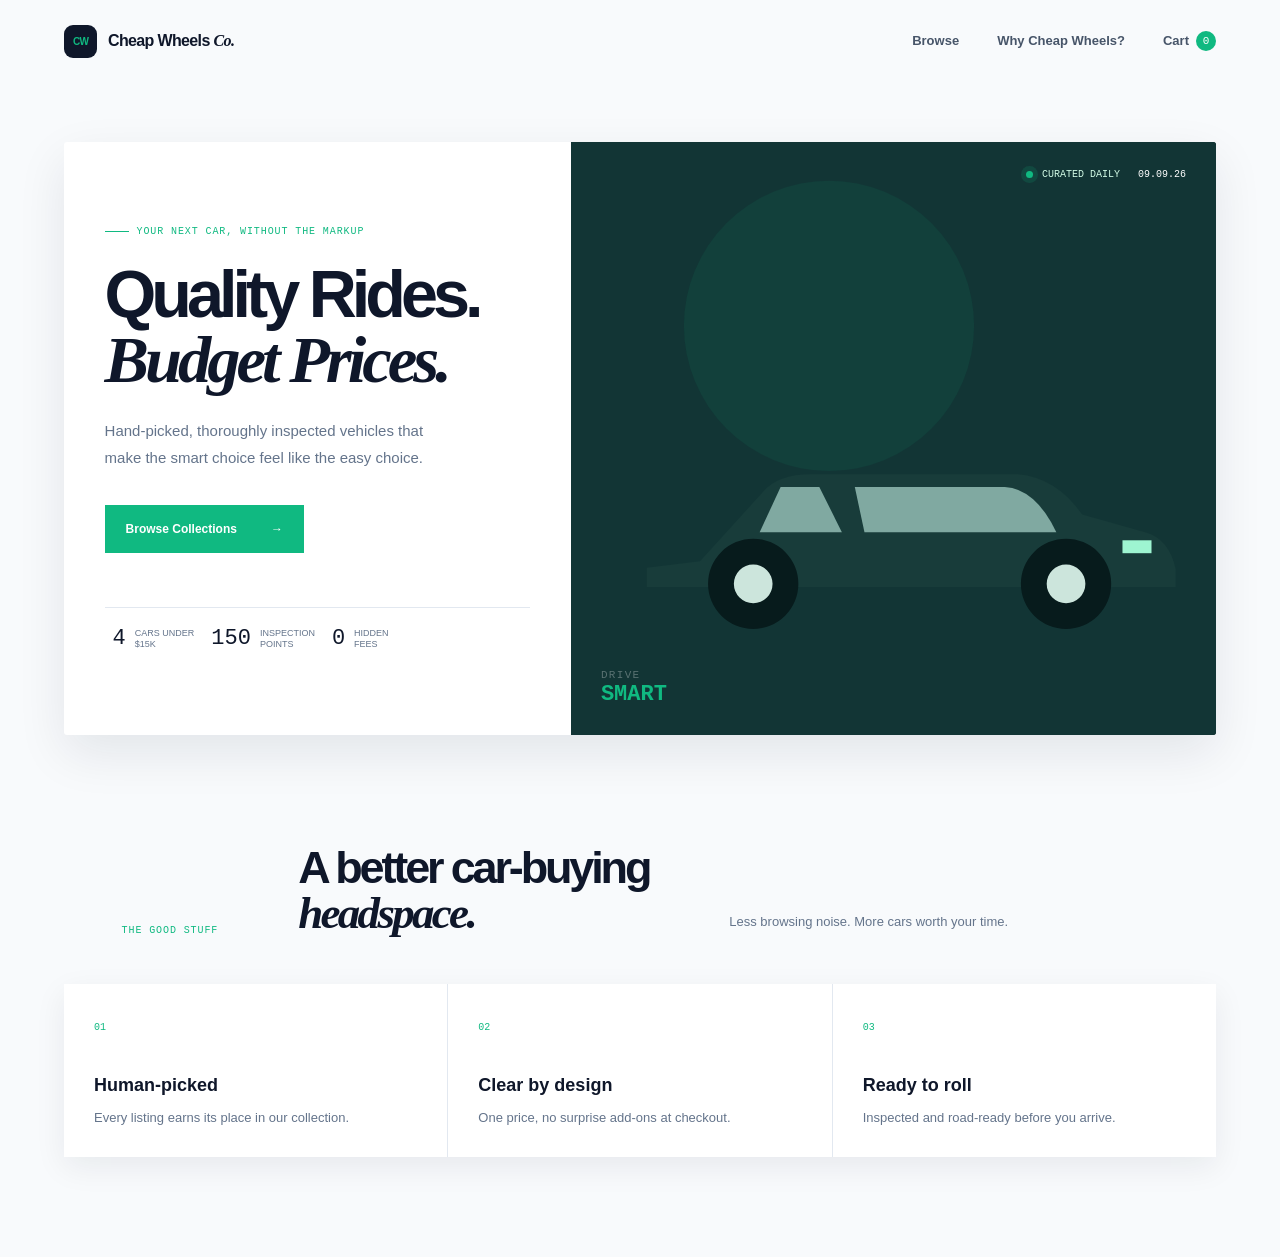
==== commit 2e93b836: "Add Decap CMS architecture" ====
--- a/index.html
+++ b/index.html
@@ -79,9 +79,10 @@
               Browse Collections <span aria-hidden="true">→</span>
             </button>
             <div class="hero-proof">
-              <strong>68</strong><span>cars under<br />$15k</span
-              ><strong>150</strong><span>inspection<br />points</span
-              ><strong>0</strong><span>hidden<br />fees</span>
+              <strong id="inventory-count">0</strong
+              ><span>cars under<br />$15k</span><strong>150</strong
+              ><span>inspection<br />points</span><strong>0</strong
+              ><span>hidden<br />fees</span>
             </div>
           </div>
           <div
